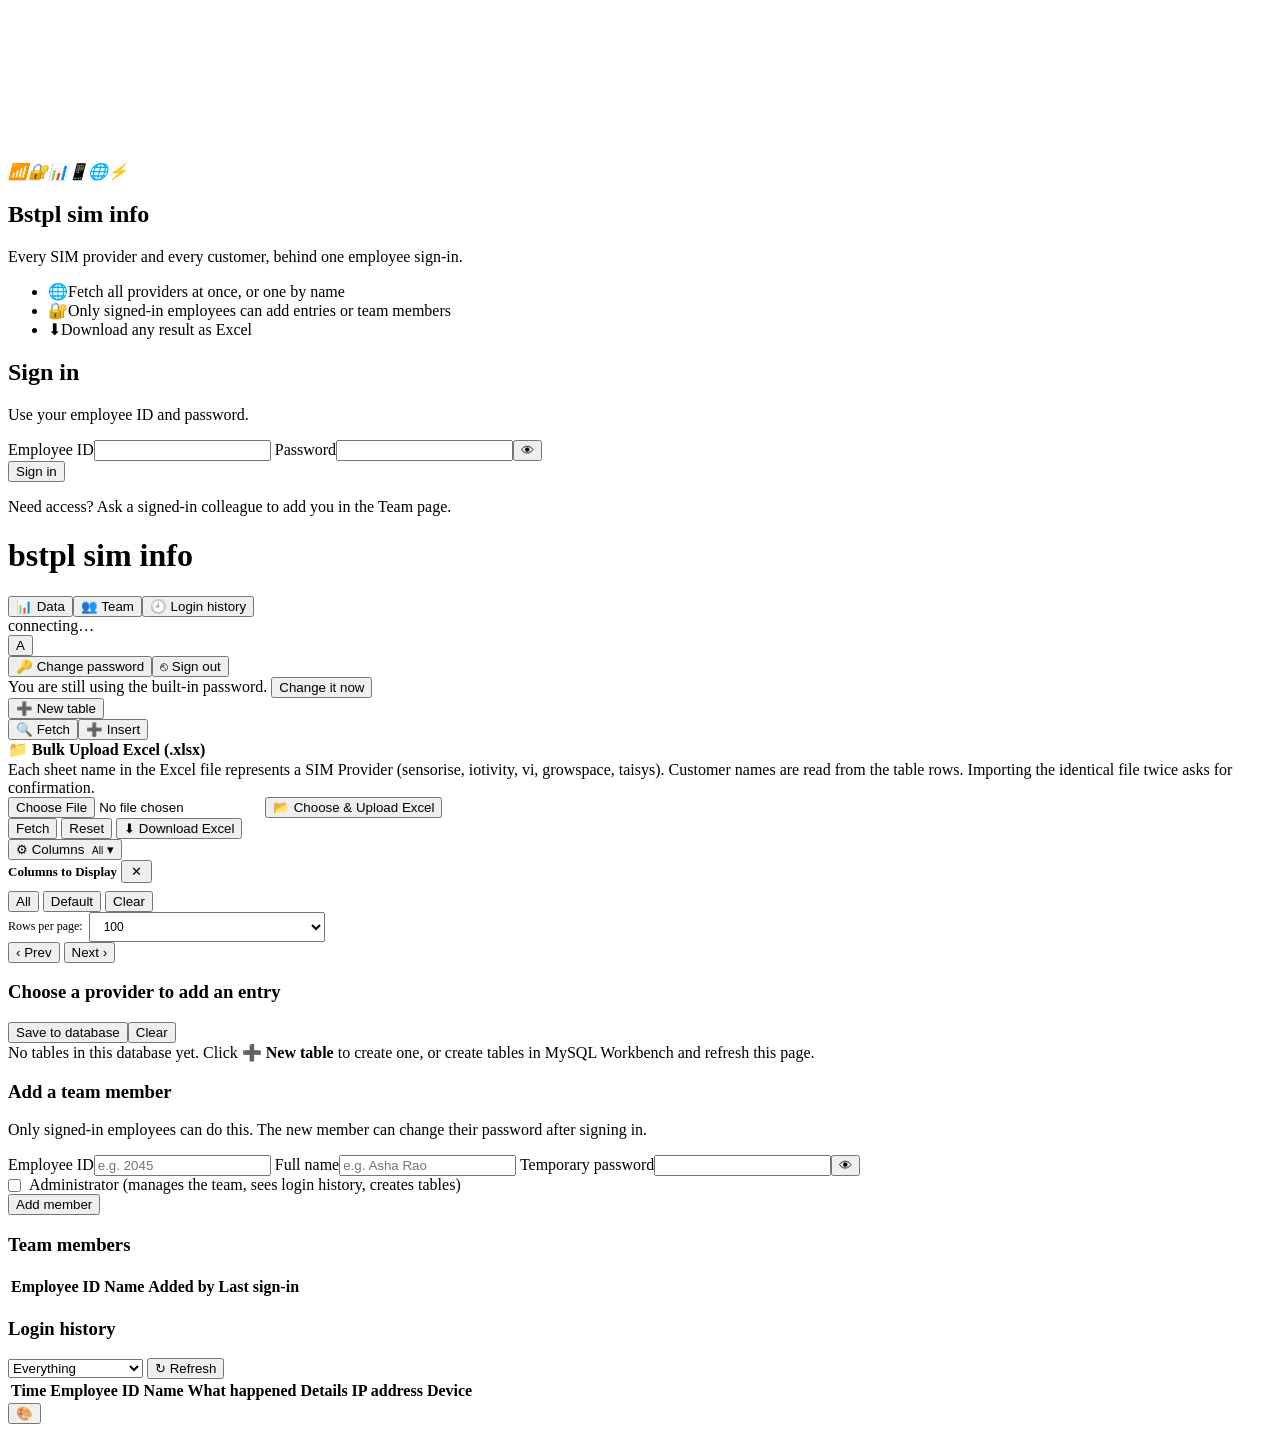
==== frontend/index.html @ 826425a5 "init" ====
<!DOCTYPE html>
<html lang="en" data-theme="light"><head><meta charset="utf-8"><meta name="viewport" content="width=device-width,initial-scale=1">
<title>bstpl sim info</title>
<script>try{document.documentElement.dataset.theme=localStorage.getItem('vi-theme')||(matchMedia('(prefers-color-scheme:dark)').matches?'dark':'light')}catch(e){}</script>
<link rel="preconnect" href="https://fonts.googleapis.com"><link rel="preconnect" href="https://fonts.gstatic.com" crossorigin>
<link rel="stylesheet" href="https://fonts.googleapis.com/css2?family=Sora:wght@500;700;800&display=swap">
<link rel="stylesheet" href="/static/style.css?v=10">
<link rel="stylesheet" href="/static/ux3d.css?v=10"></head><body>
<canvas id="bg" aria-hidden="true"></canvas>
<div class="aurora" aria-hidden="true"><i></i><i></i><i></i></div>

<!-- ================= SIGN IN ================= -->
<section id="login" class="hide">
  <div class="hero">
    <div class="scene" aria-hidden="true">
      <div class="ring"></div><div class="ring r2"></div>
      <div class="cube"><i>📶</i><i>🔐</i><i>📊</i><i>📱</i><i>🌐</i><i>⚡</i></div>
    </div>
    <h1 class="brand">Bstpl sim info</h1>
    <p class="lead">Every SIM provider and every customer, behind one employee sign-in.</p>
    <ul class="perks">
      <li><span>🌐</span>Fetch all providers at once, or one by name</li>
      <li><span>🔐</span>Only signed-in employees can add entries or team members</li>
      <li><span>⬇</span>Download any result as Excel</li>
    </ul>
  </div>
  <form id="loginForm" class="glass tilt" data-tilt="5" autocomplete="on">
    <h2>Sign in</h2><p class="sub">Use your employee ID and password.</p>
    <label>Employee ID<input id="lId" name="username" autocomplete="username" required></label>
    <label>Password<span class="pw"><input id="lPw" name="password" type="password" autocomplete="current-password" required><button type="button" class="eye" data-eye="lPw" aria-label="Show or hide password">👁</button></span></label>
    <div class="err hide" id="lErr" role="alert"></div>
    <button class="btn big" id="lBtn">Sign in</button>
    <p class="hint">Need access? Ask a signed-in colleague to add you in the Team page.</p>
  </form>
</section>

<!-- ================= APP ================= -->
<div id="app" class="hide">
  <header class="top glass">
    <div class="logo"><span class="gem" aria-hidden="true"></span><h1>bstpl sim info</h1></div>
    <nav class="tabs" id="mainNav"><button class="on" data-v="vData">📊 Data</button><button data-v="vTeam">👥 Team</button><button data-v="vLogs">🕘 Login history</button></nav>
    <div class="right">
      <span class="pill" id="conn">connecting…</span>
      <div class="user">
        <button class="avatar" id="userBtn" aria-label="Account menu"><span id="uIni">A</span></button>
        <div class="menu hide" id="userMenu"><div class="who"><b id="uName"></b><small id="uId"></small></div>
          <button id="chgPw">🔑 Change password</button><button id="logout">⎋ Sign out</button></div>
      </div>
    </div>
  </header>

  <main>
    <div class="banner hide" id="banner"></div>
    <div class="banner warn hide" id="pwWarn">You are still using the built-in password. <button class="link" id="pwWarnBtn">Change it now</button></div>

    <!-- ---- data ---- -->
    <section id="vData" class="rise">
      <div class="card tablebar"><div id="chips"></div><button class="btn ghost" id="newTable">➕ New table</button></div>
      <div id="work" class="hide">
        <nav class="tabs subnav"><button class="on" data-t="fetch">🔍 Fetch</button><button data-t="add">➕ Insert</button></nav>
        <section id="fetch" class="rise">
          <div class="card upload-bar">
            <div class="row between">
              <div>
                <strong>📁 Bulk Upload Excel (.xlsx)</strong>
                <p class="hint" style="margin:2px 0 0">Each sheet name in the Excel file represents a SIM Provider (sensorise, iotivity, vi, growspace, taisys). Customer names are read from the table rows. Importing the identical file twice asks for confirmation.</p>
              </div>
              <div class="row" style="margin-top:0;align-items:center">
                <input type="file" id="bulkFile" accept=".xlsx,.xlsm" class="hide">
                <button type="button" class="btn" id="bulkUploadBtn">📂 Choose & Upload Excel</button>
                <span id="uploadStatus" class="tag hide"></span>
              </div>
            </div>
          </div>
          <div class="card filter-card"><div class="grid" id="filters"></div>
            <div class="row between">
              <div class="row top0">
                <button class="btn" id="go">Fetch</button>
                <button class="btn ghost" id="reset">Reset</button>
                <button class="btn ghost" id="dl">⬇ Download Excel</button>
                
                <!-- Column Visibility Dropdown -->
                <div class="col-picker-wrap">
                  <button type="button" class="btn ghost" id="colPickerBtn" aria-expanded="false" title="Choose which columns to show in the table">
                    ⚙ Columns <span class="tag" id="colBadge" style="margin-left:4px;font-size:10px">All</span> ▾
                  </button>
                  <div class="col-picker-menu hide" id="colPickerMenu">
                    <div class="col-picker-header">
                      <div class="row between top0" style="margin-bottom:8px">
                        <strong style="font-size:13px">Columns to Display</strong>
                        <button type="button" class="btn ghost sm" id="colCloseBtn" style="padding:2px 8px">✕</button>
                      </div>
                      <div class="row top0" style="gap:6px">
                        <button type="button" class="btn ghost sm" id="colSelectAll">All</button>
                        <button type="button" class="btn ghost sm" id="colSelectDefault">Default</button>
                        <button type="button" class="btn ghost sm" id="colClearAll">Clear</button>
                      </div>
                    </div>
                    <div class="col-picker-list" id="colPickerList"></div>
                  </div>
                </div>
              </div>

              <!-- Page Size Selector -->
              <div class="row top0" style="align-items:center">
                <label style="display:flex;align-items:center;gap:6px;margin:0;font-size:12px;color:var(--mut)">
                  Rows per page:
                  <select id="pageSize" class="auto" style="padding:6px 10px;font-size:12px">
                    <option value="100" selected>100</option>
                    <option value="250">250</option>
                    <option value="500">500</option>
                    <option value="1000">1000</option>
                    <option value="5000">5,000 (use Download for everything)</option>
                  </select>
                </label>
              </div>
            </div>
          </div>
          <div class="stats" id="stats"></div>
          <div class="card"><div class="wrap"><table><thead id="head"></thead><tbody id="body"></tbody></table></div>
            <div class="pager"><span id="info"></span><span><button class="btn ghost" id="prev">‹ Prev</button> <button class="btn ghost" id="next">Next ›</button></span></div></div>
        </section>
        <section id="add" class="hide rise">
          <div class="card empty hide" id="addAll"><h3>Choose a provider to add an entry</h3><div id="addPick"></div></div>
          <form class="card" id="form"><div class="grid" id="fields"></div>
            <div class="row"><button class="btn">Save to database</button><button type="reset" class="btn ghost" id="clear">Clear</button></div></form>
        </section>
      </div>
      <div class="card empty hide" id="noTables">No tables in this database yet. Click <b>➕ New table</b> to create one, or create tables in MySQL Workbench and refresh this page.</div>
    </section>

    <!-- ---- team ---- -->
    <section id="vTeam" class="hide rise"><div class="two">
      <form class="card" id="memberForm" autocomplete="off"><h3>Add a team member</h3>
        <p class="hint">Only signed-in employees can do this. The new member can change their password after signing in.</p>
        <div class="grid one">
          <label>Employee ID<input id="mId" required minlength="3" maxlength="30" pattern="[A-Za-z0-9_.-]+" placeholder="e.g. 2045"></label>
          <label>Full name<input id="mName" required maxlength="100" placeholder="e.g. Asha Rao"></label>
          <label>Temporary password<span class="pw"><input id="mPw" type="password" minlength="6" maxlength="100" required autocomplete="new-password" data-meter="mMeter"><button type="button" class="eye" data-eye="mPw" aria-label="Show or hide password">👁</button></span><span class="meter" id="mMeter"><i></i></span></label>
          <label style="display:flex;gap:8px;align-items:center;font-weight:500"><input type="checkbox" id="mAdmin" style="width:auto;margin:0"> Administrator (manages the team, sees login history, creates tables)</label>
        </div>
        <div class="row"><button class="btn">Add member</button></div></form>
      <div class="card"><h3>Team members <small class="count" id="mCount"></small></h3>
        <div class="wrap"><table><thead><tr><th>Employee ID</th><th>Name</th><th>Added by</th><th>Last sign-in</th><th></th></tr></thead><tbody id="mBody"></tbody></table></div></div>
    </div></section>

    <!-- ---- login history ---- -->
    <section id="vLogs" class="hide rise"><div class="card">
      <div class="row between top0"><h3>Login history <small class="count" id="lgInfo"></small></h3>
        <span class="row top0"><select id="lgFilter" class="auto"><option value="">Everything</option><option value="fail">Failed sign-ins</option><option value="login">Sign-ins</option><option value="logout">Sign-outs</option><option value="password_change">Password changes</option><option value="member_added">Members added</option><option value="member_removed">Members removed</option><option value="bulk_upload">Bulk uploads</option></select>
        <button class="btn ghost" id="lgRefresh">↻ Refresh</button></span></div>
      <div class="wrap"><table><thead><tr><th>Time</th><th>Employee ID</th><th>Name</th><th>What happened</th><th>Details</th><th>IP address</th><th>Device</th></tr></thead><tbody id="lgBody"></tbody></table></div>
    </div></section>
  </main>
</div>

<dialog id="dlg"><h2>Create a new table</h2>
  <label>Table name<input id="tName" placeholder="e.g. NEWPROVIDER"></label>
  <p class="hint">An <b>id</b> column (automatic number) and a <b>created_at</b> column are added for you.</p>
  <div id="cols"></div>
  <div class="row"><button type="button" class="btn ghost" id="addCol">+ Column</button><span style="flex:1"></span>
    <button type="button" class="btn ghost" id="cancel">Cancel</button><button type="button" class="btn" id="create">Create table</button></div>
</dialog>

<dialog id="pwDlg"><h2>Change password</h2>
  <form id="pwForm" autocomplete="off">
    <label>Current password<span class="pw"><input id="pCur" type="password" autocomplete="current-password" required><button type="button" class="eye" data-eye="pCur" aria-label="Show or hide password">👁</button></span></label>
    <label>New password<span class="pw"><input id="pNew" type="password" minlength="6" maxlength="100" autocomplete="new-password" data-meter="pMeter" required><button type="button" class="eye" data-eye="pNew" aria-label="Show or hide password">👁</button></span><span class="meter" id="pMeter"><i></i></span></label>
    <label>Repeat new password<input id="pNew2" type="password" autocomplete="new-password" required></label>
    <p class="hint">At least 6 characters. 12 or more, mixing letters, numbers and symbols, is strong. Other devices are signed out when you save.</p>
    <div class="row"><span style="flex:1"></span><button type="button" class="btn ghost" id="pCancel">Cancel</button><button class="btn">Save password</button></div>
  </form>
</dialog>

<dialog id="uploadAckDlg" class="ack-dlg">
  <!-- Progress Section -->
  <div id="uploadProgressSection">
    <div class="row between" style="align-items:center;margin-bottom:12px">
      <h3 style="margin:0">⏳ Uploading & Processing Excel Data</h3>
      <span class="tag ok" id="uploadStatusTag">All Sheets</span>
    </div>
    <p class="hint" id="uploadFileMeta" style="margin:0 0 14px">Preparing file...</p>
    
    <div class="progress-wrap">
      <div class="progress-track">
        <div id="uploadProgressBar" class="progress-bar"></div>
      </div>
      <div class="row between" style="font-size:12px;margin-top:8px;color:var(--mut)">
        <span id="uploadStageText">Uploading file…</span>
        <b id="uploadPercent">0%</b>
      </div>
    </div>
    
    <div class="upload-steps">
      <div class="ustep active" id="step1"><i>1</i> <span>Uploading Excel file</span></div>
      <div class="ustep" id="step2"><i>2</i> <span>Sheet names as Providers</span></div>
      <div class="ustep" id="step3"><i>3</i> <span>Consolidating customer entries</span></div>
    </div>
  </div>

  <!-- Acknowledgment Section -->
  <div id="uploadAckSection" class="hide">
    <div style="text-align:center;margin-bottom:18px">
      <div class="ack-icon">✅</div>
      <h2 style="margin:0 0 6px">Data Upload Acknowledgment</h2>
      <p class="hint" style="max-width:560px;margin:0 auto">
        All sheets have been successfully consolidated into the unified table. Each sheet name was processed as the SIM Provider, and each table row was imported with its customer name. The file itself is not stored; only a fingerprint is kept so an accidental re-upload can be caught.
      </p>
    </div>

    <div class="stats" style="grid-template-columns:repeat(3,1fr);margin-bottom:18px">
      <div class="card stat">
        <b id="ackTotalRows">0</b>
        <span>Total Entries Imported</span>
      </div>
      <div class="card stat">
        <b id="ackSheetsCount">0</b>
        <span>Providers (Sheets)</span>
      </div>
      <div class="card stat">
        <b id="ackCustomersCount">0</b>
        <span>Customers Identified</span>
      </div>
    </div>

    <ul id="ackWarnings" class="hide" style="margin:0 0 14px;padding:10px 12px 10px 28px;border:1px solid var(--warn);border-radius:12px;color:var(--warn);font-size:12px"></ul>
    <h4 style="margin:0 0 8px;font-size:13px;color:var(--mut);text-transform:uppercase;letter-spacing:.05em">Providers (Sheets) Breakdown</h4>
    <div class="wrap" style="max-height:220px;margin-bottom:18px">
      <table>
        <thead>
          <tr>
            <th>Sheet Name (Provider)</th>
            <th class="num">Entries (Rows)</th>
            <th>Sample Customers</th>
            <th>Status</th>
          </tr>
        </thead>
        <tbody id="ackBreakdownBody"></tbody>
      </table>
    </div>

    <div class="row end">
      <button type="button" class="btn" id="ackCloseBtn">✔ Acknowledge & View Records</button>
    </div>
  </div>

  <!-- Error Section -->
  <div id="uploadErrorSection" class="hide">
    <div style="text-align:center;margin-bottom:18px">
      <div class="ack-icon" style="color:var(--err)">⚠️</div>
      <h2 style="margin:0 0 8px">Upload Failed</h2>
      <p class="err" id="uploadErrorMsg"></p>
    </div>
    <div class="row end">
      <button type="button" class="btn ghost" id="ackErrCloseBtn">Dismiss</button>
    </div>
  </div>
</dialog>

<div class="themer">
  <div class="menu up hide" id="themeMenu" role="menu" aria-label="Choose a theme"></div>
  <button class="icon" id="themeBtn" title="Change theme" aria-label="Change theme">🎨</button>
</div>
<div id="toast" role="status"></div>
<script src="/static/script.js?v=10"></script>
<script src="/static/ux3d.js?v=10"></script></body></html>
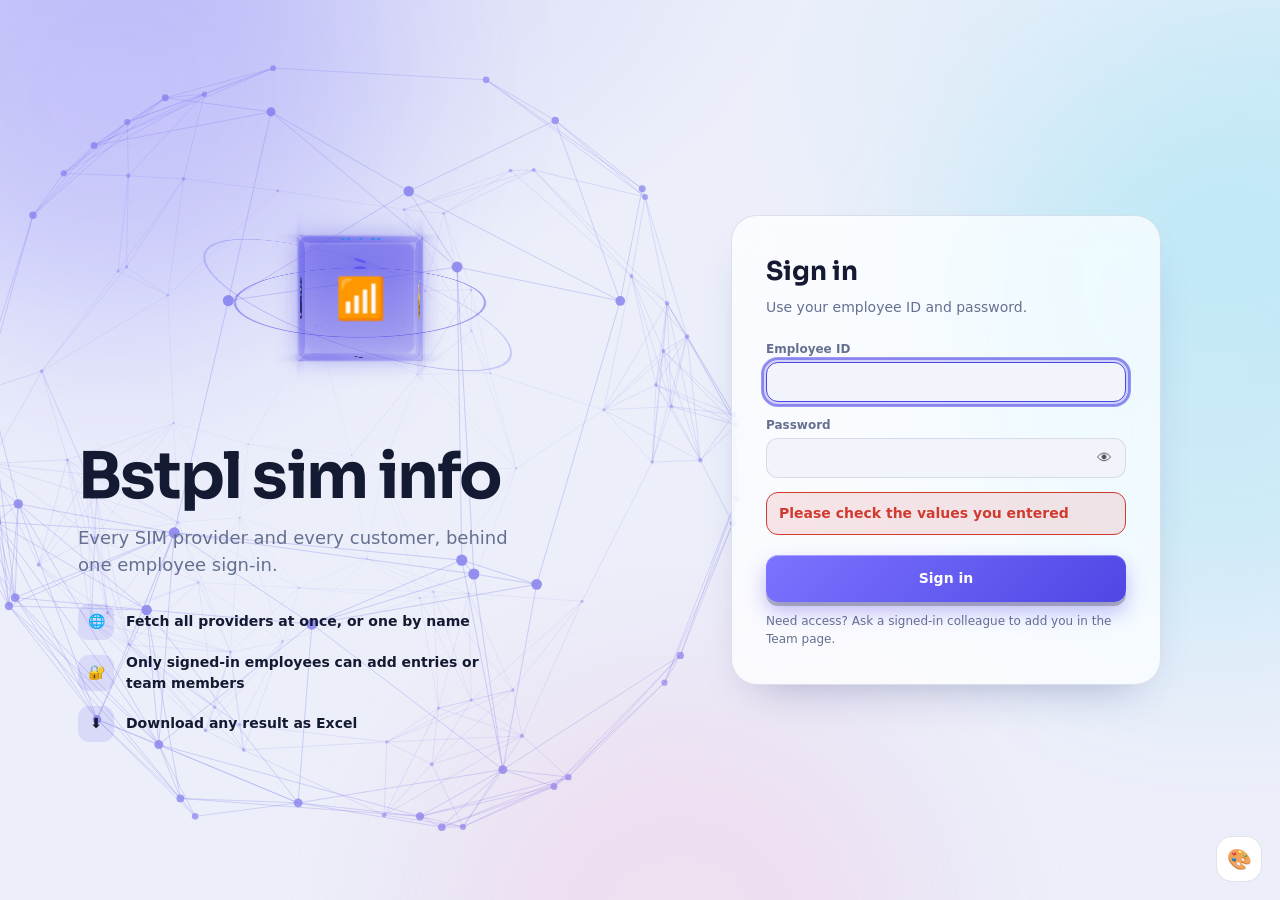
==== commit 2a4c4e4f: "init" ====
--- a/frontend/index.html
+++ b/frontend/index.html
@@ -2,10 +2,11 @@
 <html lang="en" data-theme="light"><head><meta charset="utf-8"><meta name="viewport" content="width=device-width,initial-scale=1">
 <title>bstpl sim info</title>
 <script>try{document.documentElement.dataset.theme=localStorage.getItem('vi-theme')||(matchMedia('(prefers-color-scheme:dark)').matches?'dark':'light')}catch(e){}</script>
+<style>.hide{display:none!important}</style>
 <link rel="preconnect" href="https://fonts.googleapis.com"><link rel="preconnect" href="https://fonts.gstatic.com" crossorigin>
 <link rel="stylesheet" href="https://fonts.googleapis.com/css2?family=Sora:wght@500;700;800&display=swap">
-<link rel="stylesheet" href="/static/style.css?v=10">
-<link rel="stylesheet" href="/static/ux3d.css?v=10"></head><body>
+<link rel="stylesheet" href="style.css?v=12">
+<link rel="stylesheet" href="ux3d.css?v=12"></head><body>
 <canvas id="bg" aria-hidden="true"></canvas>
 <div class="aurora" aria-hidden="true"><i></i><i></i><i></i></div>
 
@@ -262,5 +263,5 @@
   <button class="icon" id="themeBtn" title="Change theme" aria-label="Change theme">🎨</button>
 </div>
 <div id="toast" role="status"></div>
-<script src="/static/script.js?v=10"></script>
-<script src="/static/ux3d.js?v=10"></script></body></html>
+<script src="script.js?v=12"></script>
+<script src="ux3d.js?v=12"></script></body></html>
--- a/frontend/style.css
+++ b/frontend/style.css
@@ -0,0 +1,163 @@
+/* bstpl sim info - light + dark, glass surfaces, CSS 3D (cube, rings, tilt, keycap buttons) and a canvas node-sphere behind everything */
+/* ---------- themes: pick one with the 🎨 button (saved in this browser) ---------- */
+:root,[data-theme=light]{--bg:#eceffa;--card:#ffffff;--glass:rgba(255,255,255,.74);--tx:#141a31;--mut:#657090;--line:rgba(30,42,100,.13);--a:#4f46e5;--a2:#7c73ff;--arg:79,70,229;--on:#fff;--o1:#7c73ff;--o2:#22d3ee;--o3:#f472b6;--org:34,211,238;--ok:#12805c;--err:#d03a31;--warn:#9a6a10;--sh:0 22px 44px -26px rgba(40,50,120,.4);--disp:'Sora',system-ui,'Segoe UI',sans-serif;color-scheme:light}
+[data-theme=dark]{--bg:#090d1c;--card:#151b33;--glass:rgba(21,27,51,.72);--tx:#edf0ff;--mut:#9aa5ca;--line:rgba(160,175,255,.15);--a:#8b83ff;--a2:#5f56e8;--arg:139,131,255;--warn:#e6b450;--sh:0 22px 44px -26px rgba(0,0,0,.8);color-scheme:dark}
+[data-theme=ocean]{--bg:#e5f3fa;--glass:rgba(255,255,255,.76);--tx:#0c2433;--mut:#53708a;--line:rgba(8,70,110,.15);--a:#075985;--a2:#0284c7;--arg:7,89,133;--o1:#38bdf8;--o2:#2dd4bf;--o3:#818cf8;--org:45,212,191;--sh:0 22px 44px -26px rgba(3,70,110,.42)}
+[data-theme=forest]{--bg:#07120d;--card:#0f1f18;--glass:rgba(15,31,24,.74);--tx:#e6f6ee;--mut:#8fb3a1;--line:rgba(120,230,170,.16);--a:#34d399;--a2:#10b981;--arg:52,211,153;--on:#04170e;--o1:#10b981;--o2:#84cc16;--o3:#06b6d4;--org:132,204,22;--warn:#e6b450;--sh:0 22px 44px -26px rgba(0,0,0,.85);color-scheme:dark}
+[data-theme=sunset]{--bg:#fff0e6;--glass:rgba(255,255,255,.78);--tx:#2b1608;--mut:#8a6048;--line:rgba(140,60,10,.16);--a:#c2410c;--a2:#ea580c;--arg:194,65,12;--o1:#fb923c;--o2:#f472b6;--o3:#fbbf24;--org:244,114,182;--sh:0 22px 44px -26px rgba(150,60,10,.42)}
+[data-theme=rose]{--bg:#fdeef3;--glass:rgba(255,255,255,.78);--tx:#2d0f1a;--mut:#8b5a6b;--line:rgba(150,20,60,.15);--a:#be123c;--a2:#e11d48;--arg:190,18,60;--o1:#fb7185;--o2:#c084fc;--o3:#fda4af;--org:192,132,252;--sh:0 22px 44px -26px rgba(150,20,60,.4)}
+[data-theme=graphite]{--bg:#101113;--card:#1b1d21;--glass:rgba(27,29,33,.76);--tx:#efeff1;--mut:#9a9ca5;--line:rgba(255,255,255,.12);--a:#f5a524;--a2:#fcd34d;--arg:245,165,36;--on:#1a1100;--o1:#f5a524;--o2:#64748b;--o3:#a1a1aa;--org:100,116,139;--warn:#e6b450;--sh:0 22px 44px -26px rgba(0,0,0,.85);color-scheme:dark}
+*{box-sizing:border-box}
+body{margin:0;min-height:100vh;overflow-x:hidden;font:14px/1.5 system-ui,'Segoe UI',sans-serif;color:var(--tx);background:radial-gradient(1100px 650px at 12% -8%,rgba(var(--arg),.16),transparent 60%),radial-gradient(900px 600px at 100% 8%,rgba(var(--org),.12),transparent 60%),var(--bg)}
+h1,h2,h3{font-family:var(--disp);margin:0}h3{font-size:16px;margin-bottom:6px}h3 .count{color:var(--mut);font:600 12px system-ui;margin-left:6px}
+.hide{display:none!important}
+#bg{position:fixed;inset:0;z-index:0;pointer-events:none;opacity:.6;transition:opacity .6s}body.authed #bg{opacity:.3}
+.aurora{position:fixed;inset:0;z-index:0;overflow:hidden;pointer-events:none}
+.aurora i{position:absolute;width:42vmax;height:42vmax;border-radius:50%;filter:blur(90px);opacity:.26;animation:drift 24s ease-in-out infinite}
+.aurora i:nth-child(1){background:var(--o1);left:-12vmax;top:-14vmax}.aurora i:nth-child(2){background:var(--o2);right:-16vmax;top:8vmax;opacity:.16;animation-delay:-8s}.aurora i:nth-child(3){background:var(--o3);left:32vw;bottom:-24vmax;opacity:.12;animation-delay:-15s}
+@keyframes drift{50%{transform:translate(4vmax,3vmax) scale(1.1)}}
+#login,#app{position:relative;z-index:1}
+
+/* ---------- surfaces ---------- */
+.glass,.card{background:var(--glass);-webkit-backdrop-filter:blur(16px) saturate(140%);backdrop-filter:blur(16px) saturate(140%);border:1px solid var(--line);box-shadow:var(--sh),inset 0 1px 0 rgba(255,255,255,.22)}
+.card{border-radius:18px;padding:18px;margin-bottom:18px}
+.rise{animation:rise .35s ease-out both}@keyframes rise{from{opacity:0;transform:translateY(10px)}}
+.tilt{position:relative;transform:perspective(900px) rotateX(var(--rx,0deg)) rotateY(var(--ry,0deg));transition:transform .18s ease-out,box-shadow .3s;will-change:transform}
+.tilt::after{content:'';position:absolute;inset:0;border-radius:inherit;pointer-events:none;opacity:0;transition:opacity .3s;background:radial-gradient(circle at var(--gx,50%) var(--gy,0%),rgba(255,255,255,.2),transparent 55%)}
+.tilt:hover::after{opacity:1}.tilt:hover{box-shadow:0 34px 60px -26px rgba(var(--arg),.55),inset 0 1px 0 rgba(255,255,255,.25)}
+
+/* ---------- forms + buttons ---------- */
+label{display:block;font-size:12px;font-weight:600;color:var(--mut)}
+input,select,textarea{width:100%;margin-top:4px;padding:10px 12px;font:inherit;color:var(--tx);background:color-mix(in srgb,var(--bg) 70%,var(--card));border:1px solid var(--line);border-radius:12px;transition:box-shadow .2s,border-color .2s}
+input:focus,select:focus,textarea:focus{outline:none;border-color:var(--a);box-shadow:0 0 0 4px rgba(var(--arg),.22)}
+select.auto{width:auto;margin:0}textarea{min-height:60px;resize:vertical}
+.btn{position:relative;border:0;border-radius:12px;padding:11px 20px;font:inherit;font-weight:700;color:var(--on);cursor:pointer;background:linear-gradient(135deg,var(--a2),var(--a));box-shadow:inset 0 1px 0 rgba(255,255,255,.35),0 5px 0 -1px color-mix(in srgb,var(--a) 50%,#000),0 14px 22px -10px rgba(var(--arg),.6);transition:transform .12s,box-shadow .12s,filter .2s}
+.btn:hover{transform:translateY(-2px);filter:brightness(1.07)}
+.btn:active{transform:translateY(4px);box-shadow:inset 0 1px 0 rgba(255,255,255,.3),0 1px 0 -1px color-mix(in srgb,var(--a) 50%,#000),0 4px 8px -6px rgba(var(--arg),.6)}
+.btn.ghost{color:var(--tx);background:var(--card);border:1px solid var(--line);box-shadow:0 3px 0 -1px var(--line)}
+.btn.ghost:active{transform:translateY(2px);box-shadow:none}.btn.sm{padding:5px 12px;font-size:12px}
+.btn:disabled{opacity:.5;pointer-events:none}.btn.big{width:100%;margin-top:20px;padding:13px}
+.btn.busy{pointer-events:none;opacity:.8}.btn.busy::after{content:'';display:inline-block;width:14px;height:14px;margin-left:10px;vertical-align:-2px;border:2px solid var(--on);border-top-color:transparent;border-radius:50%;animation:turn .7s linear infinite}
+@keyframes turn{to{transform:rotate(360deg)}}
+:is(button,a,input,select):focus-visible{outline:3px solid rgba(var(--arg),.55);outline-offset:2px}
+.link{background:none;border:0;padding:0;color:var(--a);font:inherit;font-weight:700;text-decoration:underline;cursor:pointer}
+.pw{position:relative;display:block}.pw input{padding-right:46px}
+.eye{position:absolute;right:5px;bottom:5px;width:34px;height:32px;border:0;border-radius:9px;background:none;cursor:pointer;font-size:15px;opacity:.65}.eye:hover{opacity:1;background:rgba(var(--arg),.1)}
+.meter{display:block;height:5px;border-radius:5px;margin-top:7px;background:rgba(var(--arg),.12);overflow:hidden}
+.meter i{display:block;height:100%;width:0;transition:width .25s,background .25s;background:var(--err)}
+.meter i[data-s="2"]{background:#e0a100}.meter i[data-s="3"]{background:#6bbf3a}.meter i[data-s="4"]{background:var(--ok)}
+.grid{display:grid;grid-template-columns:repeat(auto-fill,minmax(180px,1fr));gap:14px}.grid.one{grid-template-columns:1fr}.grid .wide{grid-column:1/-1}
+.row{display:flex;gap:10px;align-items:end;margin-top:16px;flex-wrap:wrap}.row.between{justify-content:space-between;align-items:center}.row.top0{margin-top:0}
+.hint{color:var(--mut);font-size:12px;margin:10px 0 0}
+
+/* ---------- sign-in ---------- */
+#login{min-height:100vh;display:grid;grid-template-columns:1.05fr .95fr;gap:48px;align-items:center;max-width:1180px;margin:0 auto;padding:40px 28px}
+.brand{font-size:clamp(38px,5.4vw,64px);letter-spacing:-.03em;line-height:1.02;margin:6px 0 14px}
+.lead{font-size:18px;color:var(--mut);max-width:430px;margin:0}
+.perks{list-style:none;padding:0;margin:26px 0 0;display:grid;gap:12px;max-width:430px}
+.perks li{display:flex;gap:12px;align-items:center;font-weight:600}
+.perks span{flex:none;display:grid;place-items:center;width:36px;height:36px;border-radius:11px;background:rgba(var(--arg),.12)}
+#loginForm{width:100%;max-width:430px;justify-self:center;padding:36px 34px;border-radius:26px}
+#loginForm h2{font-size:26px}.sub{color:var(--mut);margin:6px 0 22px}#loginForm label+label{margin-top:14px}
+.err{margin-top:14px;padding:10px 12px;border-radius:12px;background:rgba(208,58,49,.12);border:1px solid var(--err);color:var(--err);font-weight:600}
+.shake{animation:shake .4s}@keyframes shake{20%,60%{transform:translateX(-8px)}40%,80%{transform:translateX(8px)}}
+/* the 3D cube */
+.scene{position:relative;height:280px;perspective:900px;display:grid;place-items:center;margin-bottom:6px;transform-style:preserve-3d}
+.cube{--s:118px;position:relative;width:var(--s);height:var(--s);transform-style:preserve-3d;animation:spin 20s linear infinite}
+.cube i{position:absolute;inset:0;display:grid;place-items:center;font-style:normal;font-size:38px;border:1px solid rgba(255,255,255,.4);border-radius:10px;background:linear-gradient(135deg,rgba(var(--arg),.55),rgba(var(--arg),.16));box-shadow:inset 0 0 34px rgba(255,255,255,.16),0 0 24px rgba(var(--arg),.25)}
+.cube i:nth-child(1){transform:translateZ(calc(var(--s)/2))}.cube i:nth-child(2){transform:rotateY(90deg) translateZ(calc(var(--s)/2))}
+.cube i:nth-child(3){transform:rotateY(180deg) translateZ(calc(var(--s)/2))}.cube i:nth-child(4){transform:rotateY(-90deg) translateZ(calc(var(--s)/2))}
+.cube i:nth-child(5){transform:rotateX(90deg) translateZ(calc(var(--s)/2))}.cube i:nth-child(6){transform:rotateX(-90deg) translateZ(calc(var(--s)/2))}
+@keyframes spin{from{transform:rotateX(-22deg) rotateY(0)}to{transform:rotateX(-22deg) rotateY(360deg)}}
+.ring{position:absolute;inset:0;margin:auto;width:250px;height:250px;border-radius:50%;border:2px solid rgba(var(--arg),.5);transform:rotateX(74deg);animation:orbit 9s linear infinite}
+.ring::after{content:'';position:absolute;top:-8px;left:50%;width:14px;height:14px;margin-left:-7px;border-radius:50%;background:var(--a2);box-shadow:0 0 20px var(--a2)}
+.ring.r2{width:320px;height:320px;border-color:rgba(var(--arg),.25);animation-duration:14s;animation-direction:reverse;transform:rotateX(74deg) rotateY(18deg)}
+@keyframes orbit{to{transform:rotateX(74deg) rotateZ(360deg)}}.ring.r2{animation-name:orbit2}@keyframes orbit2{to{transform:rotateX(74deg) rotateY(18deg) rotateZ(360deg)}}
+
+/* ---------- app shell ---------- */
+.top{position:sticky;top:12px;z-index:20;display:flex;align-items:center;gap:16px;flex-wrap:wrap;max-width:1400px;width:calc(100% - 24px);margin:12px auto 0;padding:10px 16px;border-radius:20px}
+.logo{display:flex;align-items:center;gap:12px}.logo h1{font-size:18px;letter-spacing:-.01em}
+.gem{width:24px;height:24px;border-radius:7px;background:linear-gradient(135deg,var(--a2),var(--a));box-shadow:inset 0 1px 0 rgba(255,255,255,.5),3px 4px 0 rgba(var(--arg),.35),0 8px 14px -4px rgba(var(--arg),.6);animation:gem 7s ease-in-out infinite}
+@keyframes gem{0%,100%{transform:perspective(120px) rotateX(18deg) rotateY(-24deg)}50%{transform:perspective(120px) rotateX(-14deg) rotateY(26deg)}}
+.tabs{display:flex;gap:4px;padding:4px;border-radius:14px;background:rgba(var(--arg),.09)}
+.tabs button{border:0;background:none;color:var(--mut);font:inherit;font-weight:700;padding:8px 14px;border-radius:10px;cursor:pointer;transition:background .2s,color .2s}
+.tabs button:hover{color:var(--tx)}.tabs button.on{background:var(--card);color:var(--a);box-shadow:0 6px 14px -8px rgba(var(--arg),.7)}
+.subnav{display:inline-flex;margin-bottom:16px}
+.right{margin-left:auto;display:flex;align-items:center;gap:12px;flex-wrap:wrap}
+.pill{font-size:11px;font-weight:700;padding:4px 10px;border-radius:20px;background:rgba(208,58,49,.14);color:var(--err)}.pill.ok{background:rgba(18,128,92,.14);color:var(--ok)}
+.icon{width:38px;height:38px;border-radius:12px;border:1px solid var(--line);background:var(--card);cursor:pointer;font-size:16px;transition:transform .15s}.icon:hover{transform:rotate(20deg) scale(1.08)}
+.user{position:relative}
+.avatar{width:38px;height:38px;border-radius:12px;border:0;color:var(--on);font-weight:800;cursor:pointer;background:linear-gradient(135deg,var(--a2),var(--a));box-shadow:inset 0 1px 0 rgba(255,255,255,.4),0 4px 0 -1px color-mix(in srgb,var(--a) 50%,#000),0 12px 18px -8px rgba(var(--arg),.7)}
+.menu{position:absolute;right:0;top:calc(100% + 12px);min-width:230px;padding:8px;border-radius:16px;background:var(--card);border:1px solid var(--line);box-shadow:var(--sh);animation:pop .15s ease-out}
+.themer{position:fixed;z-index:40;right:18px;bottom:18px;display:flex;flex-direction:column;align-items:flex-end;gap:10px}
+.themer .icon{width:46px;height:46px;border-radius:16px;font-size:20px;box-shadow:var(--sh)}
+.menu.up{position:static;min-width:210px;max-height:60vh;overflow:auto}
+.menu .sw{display:flex;align-items:center;gap:12px}.menu .sw i{flex:none;width:22px;height:22px;border-radius:50%;border:2px solid var(--line);box-shadow:inset 0 0 0 3px var(--c1),inset 0 0 0 20px var(--c2)}
+.menu .sw.on{background:rgba(var(--arg),.14);color:var(--a)}.menu .sw small{margin-left:auto;color:var(--mut);font-weight:500}
+@keyframes pop{from{opacity:0;transform:translateY(-6px) scale(.97)}}
+.menu .who{padding:8px 10px 10px;border-bottom:1px solid var(--line);margin-bottom:6px}.menu .who b,.menu .who small{display:block}.menu small{color:var(--mut)}
+.menu button{display:block;width:100%;text-align:left;border:0;background:none;color:var(--tx);font:inherit;font-weight:600;padding:9px 10px;border-radius:10px;cursor:pointer}.menu button:hover{background:rgba(var(--arg),.1)}
+main{max-width:1400px;margin:22px auto 40px;padding:0 12px}
+.banner{margin-bottom:16px;padding:12px 16px;border-radius:14px;white-space:pre-wrap;background:color-mix(in srgb,var(--err) 12%,var(--card));border:1px solid var(--err)}
+.banner.warn{background:color-mix(in srgb,var(--warn) 14%,var(--card));border-color:var(--warn)}
+.tablebar{display:flex;gap:10px;align-items:center;flex-wrap:wrap}#chips{display:flex;gap:10px;flex-wrap:wrap;flex:1}
+.chip{border:1px solid var(--line);background:var(--card);color:var(--tx);border-radius:20px;padding:7px 14px;font:inherit;font-weight:700;cursor:pointer;transition:transform .15s,box-shadow .15s}
+.chip:hover{transform:translateY(-3px);box-shadow:0 12px 18px -12px rgba(var(--arg),.7)}
+.chip small{color:var(--mut);font-weight:500;margin-left:6px}
+.chip.on{color:var(--on);border-color:transparent;background:linear-gradient(135deg,var(--a2),var(--a));box-shadow:inset 0 1px 0 rgba(255,255,255,.35),0 4px 0 -1px color-mix(in srgb,var(--a) 50%,#000),0 12px 18px -8px rgba(var(--arg),.6)}.chip.on small{color:var(--on);opacity:.85}
+
+/* ---------- data ---------- */
+.stats{display:grid;grid-template-columns:repeat(3,1fr);gap:14px;margin-bottom:18px;position:relative;z-index:1}
+.stat{margin:0;padding:16px 18px}.stat b{display:block;font:800 28px var(--disp);color:var(--a);letter-spacing:-.02em}.stat span{color:var(--mut);font-size:12px}
+.wrap{overflow:auto;max-height:62vh;border:1px solid var(--line);border-radius:14px}
+table{border-collapse:collapse;width:100%;white-space:nowrap}
+th{position:sticky;top:0;z-index:1;background:var(--card);text-align:left;padding:11px 14px;font-size:12px;color:var(--mut);border-bottom:1px solid var(--line);cursor:pointer;user-select:none}
+#head th:hover{color:var(--a)}td{padding:9px 14px;border-bottom:1px solid var(--line)}tbody tr:hover td{background:rgba(var(--arg),.07)}.num{text-align:right}
+.tag{display:inline-block;font-size:11px;font-weight:700;padding:2px 9px;border-radius:20px;background:rgba(var(--arg),.14);color:var(--a)}.tag.good{background:rgba(18,128,92,.14);color:var(--ok)}.tag.bad{background:rgba(208,58,49,.14);color:var(--err)}
+tbody td .tag{cursor:pointer;transition:transform .12s,box-shadow .12s}tbody td .tag:hover{transform:translateY(-1px) scale(1.05);box-shadow:0 3px 6px -2px rgba(var(--arg),.4)}
+.pager{display:flex;justify-content:space-between;align-items:center;margin-top:14px;color:var(--mut)}
+.empty{text-align:center;color:var(--mut);padding:38px 14px}.empty h3{color:var(--tx);margin-bottom:14px}#addPick{display:flex;gap:10px;flex-wrap:wrap;justify-content:center}
+.two{display:grid;grid-template-columns:minmax(300px,390px) 1fr;gap:18px;align-items:start}
+dialog{border:1px solid var(--line);border-radius:20px;background:var(--card);color:var(--tx);padding:24px;width:min(560px,92vw);box-shadow:0 40px 80px -30px rgba(0,0,0,.6)}
+dialog[open]{animation:pop .2s ease-out}dialog::backdrop{background:rgba(8,12,28,.6);-webkit-backdrop-filter:blur(4px);backdrop-filter:blur(4px)}
+dialog h2{font-size:20px;margin-bottom:14px}dialog label+label{margin-top:12px}
+.crow{display:grid;grid-template-columns:1fr 170px auto;gap:8px;margin-top:8px;align-items:end}.crow input,.crow select{margin:0}
+.upload-bar{margin-bottom:16px;background:linear-gradient(135deg,rgba(var(--arg),.06),transparent);border:1px dashed var(--line)}
+.upload-bar strong{font-size:15px;color:var(--tx)}
+.row.end{justify-content:flex-end}
+.form-subbox{grid-column:1/-1;background:rgba(var(--arg),.06);border:1px dashed var(--line);border-radius:14px;padding:14px;animation:rise .2s ease-out}
+.form-subbox h4{margin:0 0 10px;font-size:12px;font-weight:700;color:var(--a);text-transform:uppercase;letter-spacing:.05em}
+.form-subbox .grid{gap:10px}
+
+/* ---------- column picker dropdown ---------- */
+.filter-card{position:relative;z-index:100}
+.col-picker-wrap{position:relative;display:inline-block;z-index:110}
+.col-picker-menu{position:absolute;left:0;top:calc(100% + 8px);z-index:1000;width:min(340px,92vw);max-height:420px;overflow-y:auto;background:var(--card)!important;border:1px solid var(--line);border-radius:16px;padding:14px;box-shadow:0 18px 45px rgba(0,0,0,.35),0 4px 14px rgba(0,0,0,.15);animation:pop .15s ease-out}
+.col-picker-header{padding-bottom:10px;border-bottom:1px solid var(--line);margin-bottom:8px}
+.col-picker-list{display:flex;flex-direction:column;gap:3px;max-height:280px;overflow-y:auto;padding-right:4px}
+.col-picker-item{display:flex;align-items:center;gap:10px;padding:6px 8px;border-radius:8px;cursor:pointer;font-size:13px;user-select:none;transition:background .12s}
+.col-picker-item:hover{background:rgba(var(--arg),.09)}
+.col-picker-item input[type="checkbox"]{margin:0;width:16px;height:16px;cursor:pointer}
+.col-picker-item span{flex:1;white-space:nowrap;overflow:hidden;text-overflow:ellipsis;font-weight:500}
+
+/* ---------- upload progress & acknowledgment modal ---------- */
+.ack-dlg{width:min(680px,94vw);max-height:88vh;overflow-y:auto;padding:28px 24px;border-radius:22px}
+.ack-icon{font-size:42px;margin-bottom:8px;line-height:1}
+.progress-wrap{background:rgba(var(--arg),.05);padding:16px;border-radius:14px;border:1px solid var(--line)}
+.progress-track{height:12px;border-radius:20px;background:rgba(var(--arg),.14);overflow:hidden;position:relative}
+.progress-bar{height:100%;width:0%;border-radius:20px;background:linear-gradient(90deg,var(--a),var(--a2));transition:width .25s ease-out;position:relative}
+.progress-bar::after{content:'';position:absolute;inset:0;background:linear-gradient(90deg,transparent,rgba(255,255,255,.4),transparent);animation:shimmer 1.5s infinite}
+@keyframes shimmer{0%{transform:translateX(-100%)}100%{transform:translateX(100%)}}
+.upload-steps{display:grid;grid-template-columns:repeat(3,1fr);gap:10px;margin-top:14px}
+.ustep{display:flex;align-items:center;gap:8px;font-size:11px;color:var(--mut);padding:8px 10px;border-radius:10px;background:rgba(var(--arg),.04);border:1px solid var(--line);transition:.2s}
+.ustep i{width:18px;height:18px;border-radius:50%;background:var(--line);color:var(--tx);font-style:normal;font-weight:700;display:grid;place-items:center;font-size:10px;flex:none}
+.ustep.active{color:var(--a);border-color:var(--a);background:rgba(var(--arg),.1);font-weight:700}
+.ustep.active i{background:var(--a);color:var(--on)}
+.ustep.done{color:var(--ok);border-color:var(--ok)}
+.ustep.done i{background:var(--ok);color:#fff}
+
+#toast{position:fixed;z-index:50;bottom:26px;left:50%;transform:translate(-50%,20px);padding:12px 22px;border-radius:14px;color:#fff;background:var(--ok);box-shadow:0 18px 30px -12px rgba(0,0,0,.5);opacity:0;transition:.3s;pointer-events:none}
+#toast.show{opacity:1;transform:translate(-50%,0)}#toast.bad{background:var(--err)}
+
+@media(max-width:940px){#login{grid-template-columns:1fr;gap:10px;padding:24px 18px}.hero{text-align:center}.lead,.perks{margin-left:auto;margin-right:auto;text-align:left}.scene{height:240px}.two{grid-template-columns:1fr}.right{margin-left:0;width:100%}.stats{grid-template-columns:repeat(2,1fr)!important}}
+@media(prefers-reduced-motion:reduce){*,*::before,*::after{animation:none!important;transition:none!important}}
--- a/frontend/ux3d.css
+++ b/frontend/ux3d.css
@@ -0,0 +1,11 @@
+/* ux3d.css - lightweight add-on (v3). Uses only variables defined in style.css (v2 used --a-soft / --shadow / --soft which do not
+   exist, which made the whole box-shadow invalid and REMOVED the 3D shadow of the main buttons). */
+.btn:not(.ghost):not(.sm){box-shadow:inset 0 1px 0 rgba(255,255,255,.35),0 4px 0 rgba(0,0,0,.22),0 10px 20px rgba(var(--arg),.35)}
+.btn:not(.ghost):not(.sm):hover{box-shadow:inset 0 1px 0 rgba(255,255,255,.35),0 6px 0 rgba(0,0,0,.2),0 14px 26px rgba(var(--arg),.4)}
+.btn:not(.ghost):not(.sm):active{box-shadow:0 1px 0 rgba(0,0,0,.25)}
+.tabs button:hover{box-shadow:0 6px 14px rgba(var(--arg),.25)}
+table tbody tr:hover{box-shadow:0 4px 12px rgba(0,0,0,.1)}
+.kbhint{position:fixed;left:14px;bottom:14px;z-index:5;font-size:12px;color:var(--mut);background:var(--card);border:1px solid var(--line);
+  border-radius:12px;padding:6px 10px;box-shadow:var(--sh);opacity:.85;pointer-events:none}
+.kbhint kbd{background:rgba(var(--arg),.12);border:1px solid var(--line);border-bottom-width:3px;border-radius:6px;padding:0 6px;font:inherit;font-weight:700}
+@media (hover:none),(prefers-reduced-motion:reduce){.kbhint{display:none}}
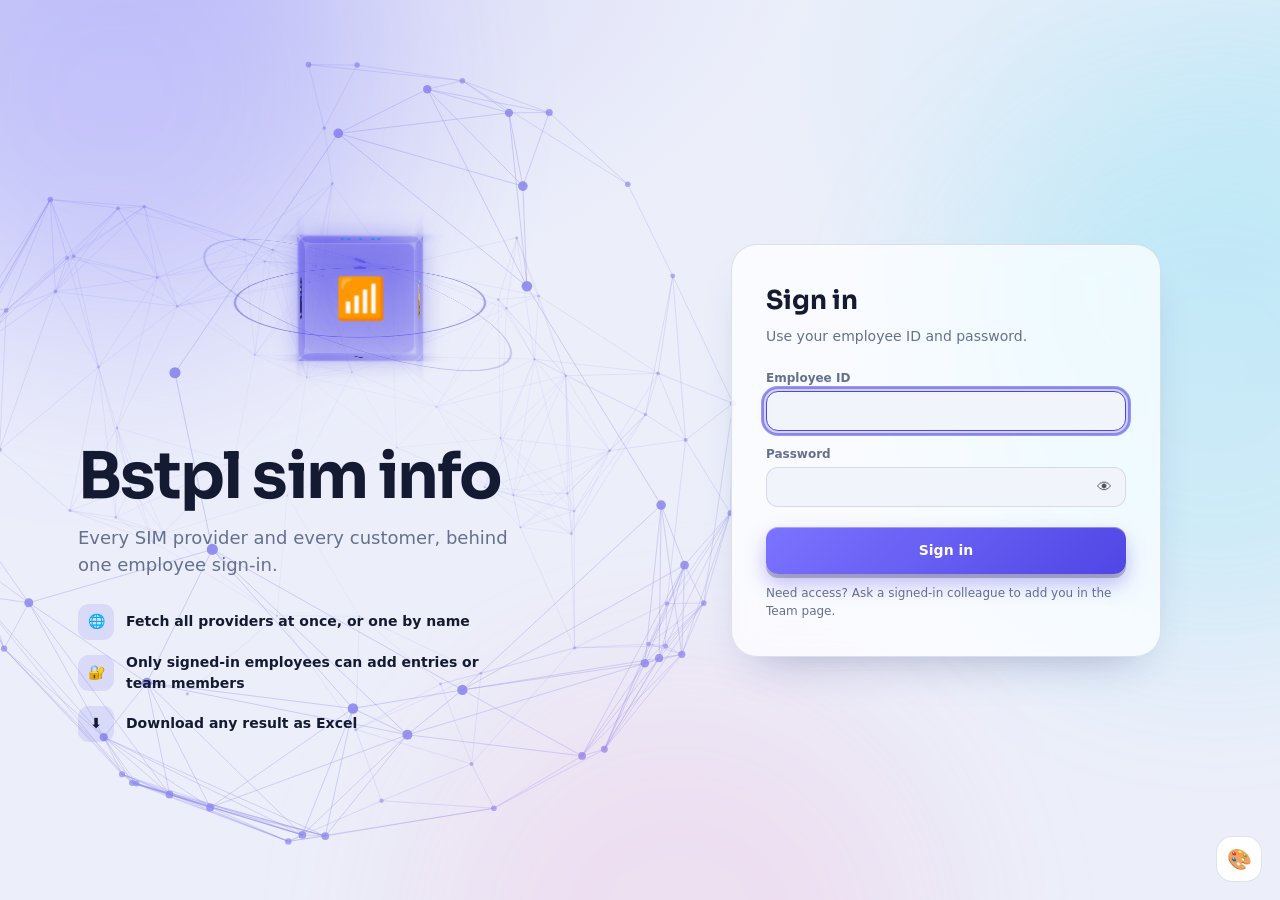
==== commit 75cd2e25: "init" ====
--- a/frontend/index.html
+++ b/frontend/index.html
@@ -5,8 +5,8 @@
 <style>.hide{display:none!important}</style>
 <link rel="preconnect" href="https://fonts.googleapis.com"><link rel="preconnect" href="https://fonts.gstatic.com" crossorigin>
 <link rel="stylesheet" href="https://fonts.googleapis.com/css2?family=Sora:wght@500;700;800&display=swap">
-<link rel="stylesheet" href="style.css?v=12">
-<link rel="stylesheet" href="ux3d.css?v=12"></head><body>
+<link rel="stylesheet" href="style.css?v=20261109">
+<link rel="stylesheet" href="ux3d.css?v=20261109"></head><body>
 <canvas id="bg" aria-hidden="true"></canvas>
 <div class="aurora" aria-hidden="true"><i></i><i></i><i></i></div>
 
@@ -263,5 +263,5 @@
   <button class="icon" id="themeBtn" title="Change theme" aria-label="Change theme">🎨</button>
 </div>
 <div id="toast" role="status"></div>
-<script src="script.js?v=12"></script>
-<script src="ux3d.js?v=12"></script></body></html>
+<script src="script.js?v=20261109"></script>
+<script src="ux3d.js?v=20261109"></script></body></html>
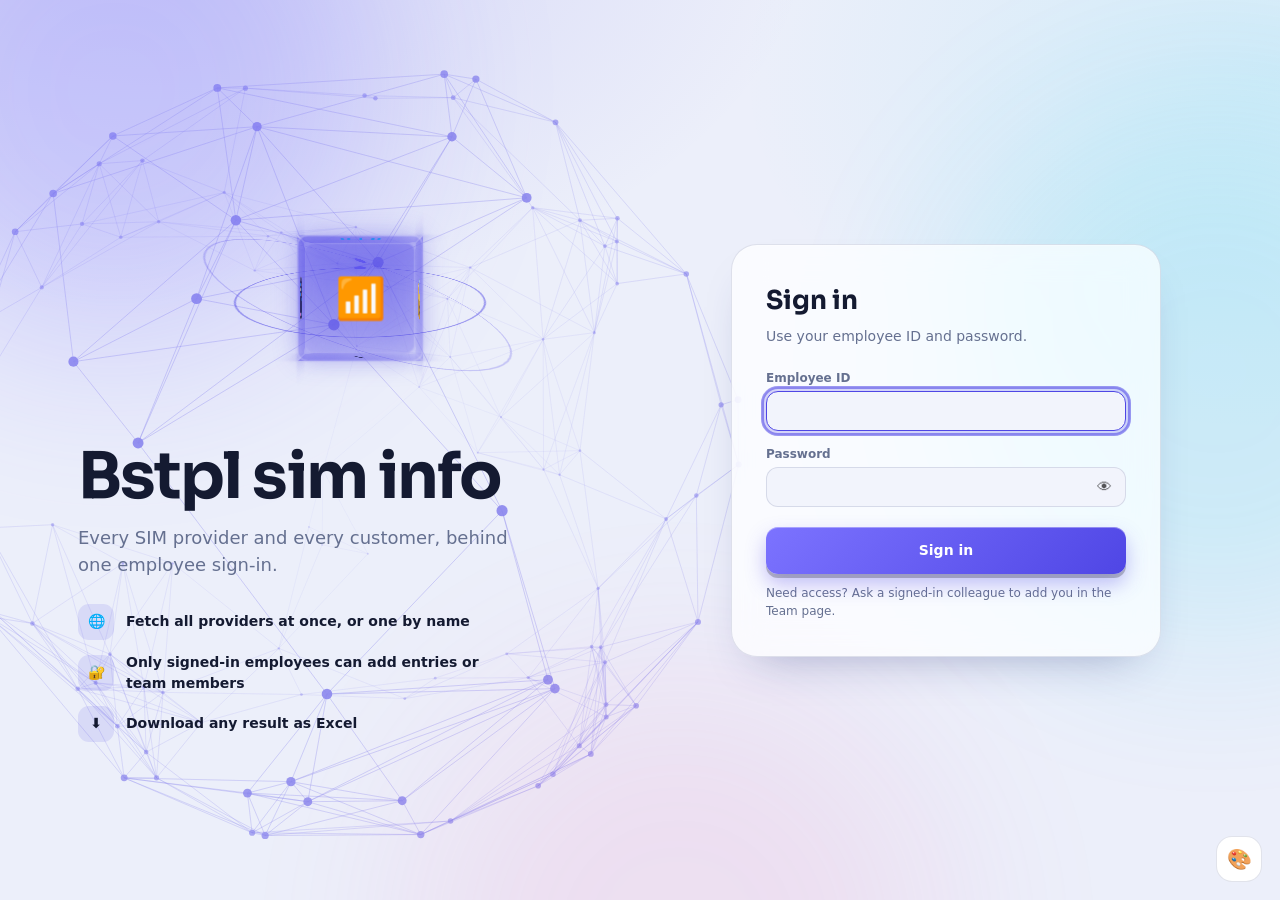
==== commit 49adbc0f: "init" ====
--- a/frontend/index.html
+++ b/frontend/index.html
@@ -58,32 +58,30 @@
     <section id="vData" class="rise">
       <div class="card tablebar"><div id="chips"></div><button class="btn ghost" id="newTable">➕ New table</button></div>
       <div id="work" class="hide">
-        <nav class="tabs subnav"><button class="on" data-t="fetch">🔍 Fetch</button><button data-t="add">➕ Insert</button></nav>
+        <nav class="tabs subnav"><button class="on" data-t="fetch">📊 Data</button><button data-t="add">➕ Insert</button></nav>
         <section id="fetch" class="rise">
-          <div class="card upload-bar">
-            <div class="row between">
-              <div>
-                <strong>📁 Bulk Upload Excel (.xlsx)</strong>
-                <p class="hint" style="margin:2px 0 0">Each sheet name in the Excel file represents a SIM Provider (sensorise, iotivity, vi, growspace, taisys). Customer names are read from the table rows. Importing the identical file twice asks for confirmation.</p>
-              </div>
-              <div class="row" style="margin-top:0;align-items:center">
-                <input type="file" id="bulkFile" accept=".xlsx,.xlsm" class="hide">
-                <button type="button" class="btn" id="bulkUploadBtn">📂 Choose & Upload Excel</button>
-                <span id="uploadStatus" class="tag hide"></span>
-              </div>
-            </div>
-          </div>
-          <div class="card filter-card"><div class="grid" id="filters"></div>
-            <div class="row between">
-              <div class="row top0">
-                <button class="btn" id="go">Fetch</button>
-                <button class="btn ghost" id="reset">Reset</button>
-                <button class="btn ghost" id="dl">⬇ Download Excel</button>
-                
+          <!-- Excel Table Action Bar -->
+          <div class="card excel-action-bar">
+            <div class="row between" style="align-items:center;flex-wrap:wrap;gap:10px">
+              <div class="row top0" style="align-items:center;gap:10px;flex-wrap:wrap">
+                <!-- Dedicated Download as Excel Sheet Option -->
+                <button type="button" class="btn excel-dl-btn" id="dl" title="Download current filtered data as an Excel spreadsheet">
+                  <span>⬇ Download Excel (.xlsx)</span>
+                </button>
+
+                <button type="button" class="btn ghost" id="reset" title="Clear all column filters and show all data">
+                  <span>🔄 Reset All Filters</span>
+                </button>
+
+                <!-- One-Time Delete All Data Option -->
+                <button type="button" class="btn btn-danger-outline" id="deleteAllBtn" title="Permanently delete all records in this table (Can only be executed once)">
+                  <span>🗑️ Delete All</span>
+                </button>
+
                 <!-- Column Visibility Dropdown -->
                 <div class="col-picker-wrap">
                   <button type="button" class="btn ghost" id="colPickerBtn" aria-expanded="false" title="Choose which columns to show in the table">
-                    ⚙ Columns <span class="tag" id="colBadge" style="margin-left:4px;font-size:10px">All</span> ▾
+                    ⚙ Columns <span class="tag" id="colBadge" style="margin-left:4px;font-size:10px">10</span> ▾
                   </button>
                   <div class="col-picker-menu hide" id="colPickerMenu">
                     <div class="col-picker-header">
@@ -93,13 +91,15 @@
                       </div>
                       <div class="row top0" style="gap:6px">
                         <button type="button" class="btn ghost sm" id="colSelectAll">All</button>
-                        <button type="button" class="btn ghost sm" id="colSelectDefault">Default</button>
+                        <button type="button" class="btn ghost sm" id="colSelectDefault">Core 10</button>
                         <button type="button" class="btn ghost sm" id="colClearAll">Clear</button>
                       </div>
                     </div>
                     <div class="col-picker-list" id="colPickerList"></div>
                   </div>
                 </div>
+
+                <div id="filterPills" class="filter-pills-row"></div>
               </div>
 
               <!-- Page Size Selector -->
@@ -111,15 +111,93 @@
                     <option value="250">250</option>
                     <option value="500">500</option>
                     <option value="1000">1000</option>
-                    <option value="5000">5,000 (use Download for everything)</option>
+                    <option value="5000">5,000</option>
                   </select>
                 </label>
               </div>
             </div>
           </div>
           <div class="stats" id="stats"></div>
-          <div class="card"><div class="wrap"><table><thead id="head"></thead><tbody id="body"></tbody></table></div>
-            <div class="pager"><span id="info"></span><span><button class="btn ghost" id="prev">‹ Prev</button> <button class="btn ghost" id="next">Next ›</button></span></div></div>
+
+          <!-- Interactive Analytics: Monthly Activations & Single/Dual Profile Pie Charts -->
+          <div class="card charts-card" id="analyticsSection">
+            <div class="row between top0" style="align-items:center;margin-bottom:12px">
+              <div style="display:flex;align-items:center;gap:10px">
+                <span style="font-size:22px">📊</span>
+                <div>
+                  <strong style="font-size:15px;display:block">SIM Activations & Profile Analytics</strong>
+                  <span class="hint" style="margin:0;font-size:12px">Visual breakdown of monthly activation percentages and single vs dual profile distribution</span>
+                </div>
+              </div>
+              <div style="display:flex;align-items:center;gap:8px">
+                <button type="button" class="btn ghost sm chart-default-btn hide" id="goDefaultAllBtn" title="Reset all chart filters to default representation as when you logged in">
+                  <span>↺ Go Default</span>
+                </button>
+                <button type="button" class="btn ghost sm" id="toggleChartsBtn" title="Toggle charts">
+                  <span id="toggleChartsText">Hide Charts ▲</span>
+                </button>
+              </div>
+            </div>
+            <div class="charts-grid" id="chartsGrid">
+              <!-- Chart 1: Monthly Activation Percentages -->
+              <div class="chart-box">
+                <div class="chart-header">
+                  <div style="display:flex;align-items:center;gap:6px">
+                    <strong>📅 Activation Percentage per Month</strong>
+                    <span class="tag" id="monthChartBadge">Monthly Share</span>
+                  </div>
+                  <button type="button" class="btn ghost sm chart-default-btn hide" id="goDefaultMonthBtn" title="Return to default monthly representation as when you logged in">
+                    <span>↩ Go Default</span>
+                  </button>
+                </div>
+                <div class="pie-layout">
+                  <div class="pie-graphic-wrap">
+                    <svg id="monthPieSvg" viewBox="0 0 200 200" class="pie-svg"></svg>
+                    <div class="pie-center-label" id="monthPieCenter">
+                      <b id="monthPieTotal">7,197</b>
+                      <span>Activated</span>
+                    </div>
+                  </div>
+                  <div class="pie-legend" id="monthPieLegend"></div>
+                </div>
+              </div>
+
+              <!-- Chart 2: Single vs Dual Profile -->
+              <div class="chart-box">
+                <div class="chart-header">
+                  <div style="display:flex;align-items:center;gap:6px">
+                    <strong>📶 Single vs Dual Profile Breakdown</strong>
+                    <span class="tag" id="profileChartBadge">Profile Types</span>
+                  </div>
+                  <button type="button" class="btn ghost sm chart-default-btn hide" id="goDefaultProfileBtn" title="Return to default profile representation as when you logged in">
+                    <span>↩ Go Default</span>
+                  </button>
+                </div>
+                <div class="pie-layout">
+                  <div class="pie-graphic-wrap">
+                    <svg id="profilePieSvg" viewBox="0 0 200 200" class="pie-svg"></svg>
+                    <div class="pie-center-label" id="profilePieCenter">
+                      <b id="profilePieRatio">74.6%</b>
+                      <span>Single</span>
+                    </div>
+                  </div>
+                  <div class="pie-legend" id="profilePieLegend"></div>
+                </div>
+              </div>
+            </div>
+          </div>
+
+          <div class="card table-card" style="position:relative;z-index:1">
+            <div class="wrap">
+              <table id="dataTable">
+                <thead id="head"></thead>
+                <tbody id="body"></tbody>
+              </table>
+            </div>
+            <div class="pager"><span id="info"></span><span><button class="btn ghost" id="prev">‹ Prev</button> <button class="btn ghost" id="next">Next ›</button></span></div>
+            <!-- Excel Filter Popover Menu (Anchored to table headers) -->
+            <div id="excelFilterMenu" class="excel-filter-menu hide" role="dialog" aria-label="Excel column filter"></div>
+          </div>
         </section>
         <section id="add" class="hide rise">
           <div class="card empty hide" id="addAll"><h3>Choose a provider to add an entry</h3><div id="addPick"></div></div>
@@ -258,9 +336,79 @@
   </div>
 </dialog>
 
-<div class="themer">
+<!-- Professional Delete Entry Confirmation Modal -->
+<dialog id="deleteRowDlg" class="pro-modal">
+  <div class="pro-modal-body">
+    <div class="pro-modal-header">
+      <div class="pro-modal-icon danger">
+        <svg viewBox="0 0 24 24" width="22" height="22" fill="none" stroke="currentColor" stroke-width="2" stroke-linecap="round" stroke-linejoin="round">
+          <polyline points="3 6 5 6 21 6"></polyline>
+          <path d="M19 6v14a2 2 0 0 1-2 2H7a2 2 0 0 1-2-2V6m3 0V4a2 2 0 0 1 2-2h4a2 2 0 0 1 2 2v2"></path>
+          <line x1="10" y1="11" x2="10" y2="17"></line>
+          <line x1="14" y1="11" x2="14" y2="17"></line>
+        </svg>
+      </div>
+      <div>
+        <h3 style="margin:0 0 4px;font-size:16px;font-weight:700">Delete Record</h3>
+        <p style="margin:0;font-size:12px;color:var(--mut)">Permanently remove this entry from the database. The change will reflect immediately on the website.</p>
+      </div>
+    </div>
+
+    <!-- Record Preview Card -->
+    <div class="pro-record-card">
+      <div class="pro-record-row"><span class="pro-record-label">Customer</span><strong class="pro-record-val" id="delRowCustomer">—</strong></div>
+      <div class="pro-record-row"><span class="pro-record-label">Provider</span><strong class="pro-record-val" id="delRowProvider">—</strong></div>
+      <div class="pro-record-row"><span class="pro-record-label">Date</span><strong class="pro-record-val" id="delRowDate">—</strong></div>
+      <div class="pro-record-row"><span class="pro-record-label">Plan / Qty</span><strong class="pro-record-val" id="delRowPlan">—</strong></div>
+    </div>
+
+    <div class="pro-modal-actions">
+      <button type="button" class="btn ghost" id="delRowCancelBtn">Cancel</button>
+      <button type="button" class="btn btn-danger-solid" id="delRowConfirmBtn">
+        <span>Delete Record</span>
+      </button>
+    </div>
+  </div>
+</dialog>
+
+<!-- Professional Delete All Modal -->
+<dialog id="deleteAllModal" class="pro-modal">
+  <div class="pro-modal-body">
+    <div class="pro-modal-header">
+      <div class="pro-modal-icon danger">
+        <svg viewBox="0 0 24 24" width="22" height="22" fill="none" stroke="currentColor" stroke-width="2">
+          <circle cx="12" cy="12" r="10"></circle>
+          <line x1="12" y1="8" x2="12" y2="12"></line>
+          <line x1="12" y1="16" x2="12.01" y2="16"></line>
+        </svg>
+      </div>
+      <div>
+        <h3 style="margin:0 0 4px;font-size:16px;font-weight:700">Delete All Table Data</h3>
+        <p style="margin:0;font-size:12px;color:var(--mut)">Wipes all entries in this table. <b>Strictly works only once</b> and locks permanently.</p>
+      </div>
+    </div>
+
+    <div style="background:rgba(239,68,68,.08);border:1px solid rgba(239,68,68,.25);padding:10px 12px;border-radius:10px;font-size:12px;color:var(--tx)">
+      ⚠️ <b>Warning:</b> This action cannot be reversed.
+    </div>
+
+    <label style="font-size:12px;margin:0 0 10px;display:block">
+      Type <b>DELETE</b> to confirm:
+      <input type="text" id="delAllConfirmInput" placeholder="DELETE" style="width:100%;margin-top:6px;font-family:monospace;letter-spacing:1.5px;text-transform:uppercase" autocomplete="off">
+    </label>
+
+    <div class="pro-modal-actions">
+      <button type="button" class="btn ghost" id="delAllCancelBtn">Cancel</button>
+      <button type="button" class="btn btn-danger-solid" id="delAllConfirmBtn" disabled>
+        <span>Delete All Data</span>
+      </button>
+    </div>
+  </div>
+</dialog>
+
+<div class="themer" id="themer">
   <div class="menu up hide" id="themeMenu" role="menu" aria-label="Choose a theme"></div>
-  <button class="icon" id="themeBtn" title="Change theme" aria-label="Change theme">🎨</button>
+  <button class="icon" id="themeBtn" title="Change theme (Drag anywhere with cursor)" aria-label="Change theme">🎨</button>
 </div>
 <div id="toast" role="status"></div>
 <script src="script.js?v=20261109"></script>
--- a/frontend/style.css
+++ b/frontend/style.css
@@ -89,7 +89,10 @@
 .user{position:relative}
 .avatar{width:38px;height:38px;border-radius:12px;border:0;color:var(--on);font-weight:800;cursor:pointer;background:linear-gradient(135deg,var(--a2),var(--a));box-shadow:inset 0 1px 0 rgba(255,255,255,.4),0 4px 0 -1px color-mix(in srgb,var(--a) 50%,#000),0 12px 18px -8px rgba(var(--arg),.7)}
 .menu{position:absolute;right:0;top:calc(100% + 12px);min-width:230px;padding:8px;border-radius:16px;background:var(--card);border:1px solid var(--line);box-shadow:var(--sh);animation:pop .15s ease-out}
-.themer{position:fixed;z-index:40;right:18px;bottom:18px;display:flex;flex-direction:column;align-items:flex-end;gap:10px}
+.themer{position:fixed;z-index:9000;right:18px;bottom:18px;display:flex;flex-direction:column;align-items:flex-end;gap:10px;touch-action:none}
+.themer.dragging{user-select:none;opacity:.92}
+.themer.dragging #themeBtn{cursor:grabbing!important;transform:scale(1.1);box-shadow:0 14px 30px rgba(0,0,0,.4)}
+#themeBtn{cursor:grab;touch-action:none}
 .themer .icon{width:46px;height:46px;border-radius:16px;font-size:20px;box-shadow:var(--sh)}
 .menu.up{position:static;min-width:210px;max-height:60vh;overflow:auto}
 .menu .sw{display:flex;align-items:center;gap:12px}.menu .sw i{flex:none;width:22px;height:22px;border-radius:50%;border:2px solid var(--line);box-shadow:inset 0 0 0 3px var(--c1),inset 0 0 0 20px var(--c2)}
@@ -130,15 +133,46 @@
 .form-subbox .grid{gap:10px}
 
 /* ---------- column picker dropdown ---------- */
-.filter-card{position:relative;z-index:100}
 .col-picker-wrap{position:relative;display:inline-block;z-index:110}
-.col-picker-menu{position:absolute;left:0;top:calc(100% + 8px);z-index:1000;width:min(340px,92vw);max-height:420px;overflow-y:auto;background:var(--card)!important;border:1px solid var(--line);border-radius:16px;padding:14px;box-shadow:0 18px 45px rgba(0,0,0,.35),0 4px 14px rgba(0,0,0,.15);animation:pop .15s ease-out}
+.col-picker-menu{position:absolute;left:0;top:calc(100% + 8px);z-index:99999!important;width:min(340px,92vw);max-height:420px;overflow-y:auto;background:var(--card)!important;border:1px solid var(--line);border-radius:16px;padding:14px;box-shadow:0 24px 50px rgba(0,0,0,.45),0 4px 16px rgba(0,0,0,.2);animation:pop .15s ease-out}
 .col-picker-header{padding-bottom:10px;border-bottom:1px solid var(--line);margin-bottom:8px}
 .col-picker-list{display:flex;flex-direction:column;gap:3px;max-height:280px;overflow-y:auto;padding-right:4px}
 .col-picker-item{display:flex;align-items:center;gap:10px;padding:6px 8px;border-radius:8px;cursor:pointer;font-size:13px;user-select:none;transition:background .12s}
 .col-picker-item:hover{background:rgba(var(--arg),.09)}
 .col-picker-item input[type="checkbox"]{margin:0;width:16px;height:16px;cursor:pointer}
 .col-picker-item span{flex:1;white-space:nowrap;overflow:hidden;text-overflow:ellipsis;font-weight:500}
+
+/* ---------- Interactive Pie Charts & Analytics ---------- */
+.charts-card{padding:18px 20px;margin-bottom:18px;position:relative;z-index:2}
+.charts-grid{display:grid;grid-template-columns:repeat(auto-fit,minmax(340px,1fr));gap:18px;margin-top:10px}
+.chart-box{background:rgba(var(--arg),.04);border:1px solid var(--line);border-radius:16px;padding:16px;display:flex;flex-direction:column;gap:12px;transition:box-shadow .2s}
+.chart-box:hover{box-shadow:0 8px 24px rgba(0,0,0,.08)}
+.chart-header{display:flex;align-items:center;justify-content:space-between;gap:8px;padding-bottom:10px;border-bottom:1px solid var(--line)}
+.chart-header strong{font-size:13px;color:var(--tx)}
+.pie-layout{display:flex;align-items:center;gap:18px;flex-wrap:wrap}
+.pie-graphic-wrap{position:relative;width:150px;height:150px;flex-shrink:0;margin:0 auto}
+.pie-svg{width:100%;height:100%;overflow:visible;filter:drop-shadow(0 4px 8px rgba(0,0,0,.15))}
+.pie-slice{transition:transform .2s ease,opacity .15s;cursor:pointer;transform-origin:100px 100px}
+.pie-slice:hover{opacity:.9;transform:scale(1.05)}
+.pie-center-label{position:absolute;inset:0;display:flex;flex-direction:column;align-items:center;justify-content:center;pointer-events:none;text-align:center}
+.pie-center-label b{font-size:16px;font-weight:800;color:var(--tx);line-height:1.1}
+.pie-center-label span{font-size:10px;font-weight:600;color:var(--mut);text-transform:uppercase;letter-spacing:.05em}
+.pie-legend{flex:1;min-width:160px;max-height:165px;overflow-y:auto;display:flex;flex-direction:column;gap:5px;padding-right:4px}
+.pie-leg-item{display:flex;align-items:center;justify-content:space-between;gap:8px;padding:4px 6px;border-radius:6px;font-size:12px;cursor:pointer;transition:background .1s}
+.pie-leg-item:hover{background:rgba(var(--arg),.09)}
+.pie-leg-left{display:flex;align-items:center;gap:7px;overflow:hidden;text-overflow:ellipsis;white-space:nowrap}
+.pie-dot{width:10px;height:10px;border-radius:3px;flex-shrink:0}
+.pie-leg-title{font-weight:600;color:var(--tx);overflow:hidden;text-overflow:ellipsis;white-space:nowrap}
+.pie-leg-right{display:flex;align-items:center;gap:6px;flex-shrink:0}
+.pie-leg-pct{font-weight:700;font-size:11px;padding:2px 6px;border-radius:10px;background:rgba(var(--arg),.1);color:var(--a)}
+.pie-leg-cnt{font-size:11px;color:var(--mut)}
+.chart-default-btn{font-size:11px!important;padding:3px 10px!important;border-radius:14px!important;background:rgba(var(--arg),.1)!important;color:var(--a)!important;border:1px solid rgba(var(--arg),.28)!important;display:inline-flex;align-items:center;gap:4px;font-weight:700;transition:all .15s ease;cursor:pointer}
+.chart-default-btn:hover{background:var(--a)!important;color:var(--on)!important;box-shadow:0 2px 10px rgba(var(--arg),.35);transform:translateY(-1px)}
+.pie-slice.selected-slice{stroke:#fff!important;stroke-width:3px!important;filter:drop-shadow(0 0 8px rgba(var(--arg),.8));transform:scale(1.06);opacity:1!important}
+.pie-leg-item.active-pie-item{background:rgba(var(--arg),.15)!important;border:1px solid var(--a);font-weight:700}
+.pie-center-label.clickable{pointer-events:auto;cursor:pointer}
+.pie-center-label.clickable:hover b{color:var(--a);text-decoration:underline}
+.tag.active-pill{background:rgba(var(--arg),.15)!important;color:var(--a)!important;border:1px solid var(--a)!important;font-weight:700}
 
 /* ---------- upload progress & acknowledgment modal ---------- */
 .ack-dlg{width:min(680px,94vw);max-height:88vh;overflow-y:auto;padding:28px 24px;border-radius:22px}
@@ -159,5 +193,70 @@
 #toast{position:fixed;z-index:50;bottom:26px;left:50%;transform:translate(-50%,20px);padding:12px 22px;border-radius:14px;color:#fff;background:var(--ok);box-shadow:0 18px 30px -12px rgba(0,0,0,.5);opacity:0;transition:.3s;pointer-events:none}
 #toast.show{opacity:1;transform:translate(-50%,0)}#toast.bad{background:var(--err)}
 
+/* ---------- Microsoft Excel Style Column Filtering & Action Bar ---------- */
+.excel-action-bar{position:relative;z-index:100;padding:14px 18px;margin-bottom:14px}
+.excel-dl-btn{background:#107c41!important;color:#fff!important;border:none!important;font-weight:700;display:inline-flex;align-items:center;gap:8px;box-shadow:0 4px 12px rgba(16,124,65,.35);transition:transform .12s,box-shadow .12s}
+.excel-dl-btn:hover{background:#0e6b37!important;transform:translateY(-1px);box-shadow:0 6px 16px rgba(16,124,65,.45)}
+.excel-dl-btn svg{width:16px;height:16px;fill:currentColor}
+
+.btn-danger-outline{background:rgba(239,68,68,.08)!important;color:#ef4444!important;border:1px solid rgba(239,68,68,.3)!important;font-weight:600;display:inline-flex;align-items:center;gap:6px;transition:all .15s ease}
+.btn-danger-outline:hover:not(:disabled){background:#ef4444!important;color:#fff!important;box-shadow:0 4px 14px rgba(239,68,68,.35)}
+.btn-danger-outline:disabled,.btn-danger-outline.disabled{opacity:.45!important;cursor:not-allowed!important;filter:grayscale(1);pointer-events:none}
+
+.filter-pills-row{display:flex;align-items:center;gap:6px;flex-wrap:wrap}
+.filter-pill{display:inline-flex;align-items:center;gap:6px;padding:4px 10px;border-radius:20px;font-size:11px;font-weight:600;background:rgba(var(--arg),.12);color:var(--a);border:1px solid rgba(var(--arg),.25)}
+.filter-pill button{background:none;border:none;color:inherit;cursor:pointer;padding:0 2px;font-size:13px;line-height:1;border-radius:50%}
+.filter-pill button:hover{color:var(--err)}
+
+/* Excel Table Header */
+.excel-th{position:relative;user-select:none;padding:10px 12px!important;white-space:nowrap}
+.excel-th-wrap{display:flex;align-items:center;justify-content:space-between;gap:6px}
+.excel-th-text{font-weight:700;white-space:nowrap;overflow:hidden;text-overflow:ellipsis;cursor:pointer}
+.excel-th-sort{font-size:11px;color:var(--mut);opacity:.7;cursor:pointer}
+.excel-th.sorted .excel-th-sort{color:var(--a);opacity:1;font-weight:700}
+
+.excel-filter-btn{background:rgba(var(--arg),.08);border:1px solid var(--line);border-radius:6px;width:24px;height:24px;display:grid;place-items:center;cursor:pointer;color:var(--mut);padding:0;transition:.15s;flex-shrink:0}
+.excel-filter-btn:hover{background:var(--a);color:var(--on);border-color:var(--a)}
+.excel-filter-btn.active{background:var(--a)!important;color:var(--on)!important;border-color:var(--a)!important;box-shadow:0 0 0 2px rgba(var(--arg),.35)}
+.excel-th.col-filtered{background:rgba(var(--arg),.08)!important;border-bottom:2px solid var(--a)!important}
+
+/* Excel Filter Popover Dropdown */
+.excel-filter-menu{position:fixed;z-index:9999;width:min(320px,92vw);background:var(--card)!important;border:1px solid var(--line);border-radius:16px;box-shadow:0 24px 50px rgba(0,0,0,.45),0 4px 16px rgba(0,0,0,.15);padding:14px;animation:pop .15s ease-out}
+.excel-fm-head{display:flex;align-items:center;justify-content:space-between;padding-bottom:10px;border-bottom:1px solid var(--line);margin-bottom:10px}
+.excel-fm-head strong{font-size:13px;color:var(--tx)}
+.excel-fm-sort{display:flex;flex-direction:column;gap:4px;margin-bottom:10px}
+.excel-fm-sort button{display:flex;align-items:center;gap:8px;width:100%;padding:6px 10px;font-size:12px;font-weight:600;background:none;border:none;border-radius:8px;color:var(--tx);cursor:pointer;text-align:left;transition:.12s}
+.excel-fm-sort button:hover{background:rgba(var(--arg),.09);color:var(--a)}
+.excel-fm-divider{height:1px;background:var(--line);margin:8px 0}
+.excel-fm-search{margin-bottom:10px}
+.excel-fm-search input{width:100%;padding:8px 10px;font-size:12px;border-radius:8px}
+.excel-fm-list{max-height:180px;overflow-y:auto;display:flex;flex-direction:column;gap:3px;padding:2px;margin-bottom:12px}
+.excel-fm-item{display:flex;align-items:center;gap:8px;padding:5px 6px;border-radius:6px;cursor:pointer;font-size:12px;transition:.1s}
+.excel-fm-item:hover{background:rgba(var(--arg),.07)}
+.excel-fm-item input{margin:0;width:15px;height:15px;cursor:pointer}
+.excel-fm-actions{display:flex;justify-content:space-between;align-items:center;gap:8px;padding-top:10px;border-top:1px solid var(--line)}
+
+/* ---------- professional delete & action styles ---------- */
+.tbl-action-cell{padding:6px 10px!important;text-align:center;width:44px;vertical-align:middle}
+.tbl-del-btn{width:28px;height:28px;border-radius:6px;background:transparent;border:1px solid transparent;color:var(--mut);cursor:pointer;display:inline-flex;align-items:center;justify-content:center;transition:all .15s ease;opacity:.35}
+tr:hover .tbl-del-btn{opacity:.85}
+.tbl-del-btn:hover{opacity:1!important;background:rgba(239,68,68,.12);color:#ef4444;border-color:rgba(239,68,68,.28);transform:scale(1.12)}
+tr.row-deleted{opacity:0!important;transform:translateX(35px)!important;transition:all .35s ease!important;pointer-events:none}
+
+/* ---------- professional modals ---------- */
+.pro-modal{padding:0;overflow:hidden;width:min(460px,94vw);border-radius:20px;border:1px solid var(--line);box-shadow:0 30px 70px rgba(0,0,0,.5)}
+.pro-modal-body{padding:22px 24px;display:flex;flex-direction:column;gap:14px}
+.pro-modal-header{display:flex;align-items:flex-start;gap:14px}
+.pro-modal-icon{width:42px;height:42px;border-radius:12px;display:flex;align-items:center;justify-content:center;flex-shrink:0}
+.pro-modal-icon.danger{background:rgba(239,68,68,.12);color:#ef4444;border:1px solid rgba(239,68,68,.25)}
+.pro-record-card{background:rgba(var(--arg),.05);border:1px solid var(--line);border-radius:12px;padding:12px 14px;display:flex;flex-direction:column;gap:8px}
+.pro-record-row{display:flex;align-items:center;justify-content:space-between;gap:12px;font-size:12px}
+.pro-record-label{color:var(--mut)}
+.pro-record-val{font-weight:600;color:var(--tx);text-align:right}
+.pro-modal-actions{display:flex;align-items:center;justify-content:flex-end;gap:10px;margin-top:4px}
+.btn-danger-solid{background:#ef4444!important;color:#fff!important;border:none!important;font-weight:600;padding:9px 18px!important;border-radius:10px!important;transition:all .15s ease;cursor:pointer}
+.btn-danger-solid:hover:not(:disabled){background:#dc2626!important;box-shadow:0 4px 14px rgba(239,68,68,.4);transform:translateY(-1px)}
+.btn-danger-solid:disabled{opacity:.45!important;cursor:not-allowed!important}
+
 @media(max-width:940px){#login{grid-template-columns:1fr;gap:10px;padding:24px 18px}.hero{text-align:center}.lead,.perks{margin-left:auto;margin-right:auto;text-align:left}.scene{height:240px}.two{grid-template-columns:1fr}.right{margin-left:0;width:100%}.stats{grid-template-columns:repeat(2,1fr)!important}}
 @media(prefers-reduced-motion:reduce){*,*::before,*::after{animation:none!important;transition:none!important}}
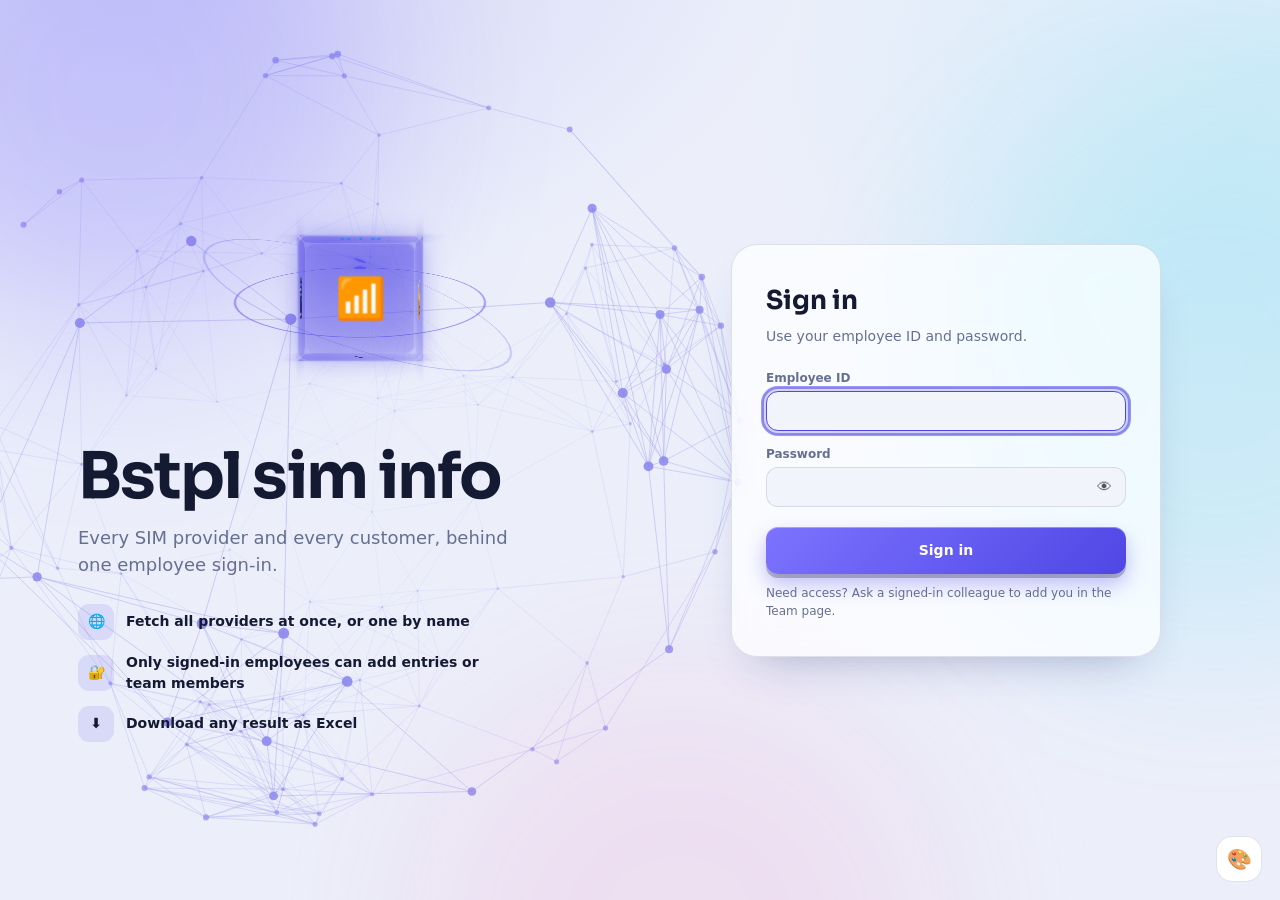
==== commit 620802ab: "init" ====
--- a/frontend/index.html
+++ b/frontend/index.html
@@ -383,13 +383,13 @@
         </svg>
       </div>
       <div>
-        <h3 style="margin:0 0 4px;font-size:16px;font-weight:700">Delete All Table Data</h3>
-        <p style="margin:0;font-size:12px;color:var(--mut)">Wipes all entries in this table. <b>Strictly works only once</b> and locks permanently.</p>
+        <h3 style="margin:0 0 4px;font-size:16px;font-weight:700">Delete All Data</h3>
+        <p style="margin:0;font-size:12px;color:var(--mut)">Permanently wipes all customer records from this table while keeping the SIM providers intact. <b>Strictly works only once</b> and locks permanently.</p>
       </div>
     </div>
 
     <div style="background:rgba(239,68,68,.08);border:1px solid rgba(239,68,68,.25);padding:10px 12px;border-radius:10px;font-size:12px;color:var(--tx)">
-      ⚠️ <b>Warning:</b> This action cannot be reversed.
+      ⚠️ <b>Warning:</b> This action cannot be reversed. All customer entries will be erased.
     </div>
 
     <label style="font-size:12px;margin:0 0 10px;display:block">
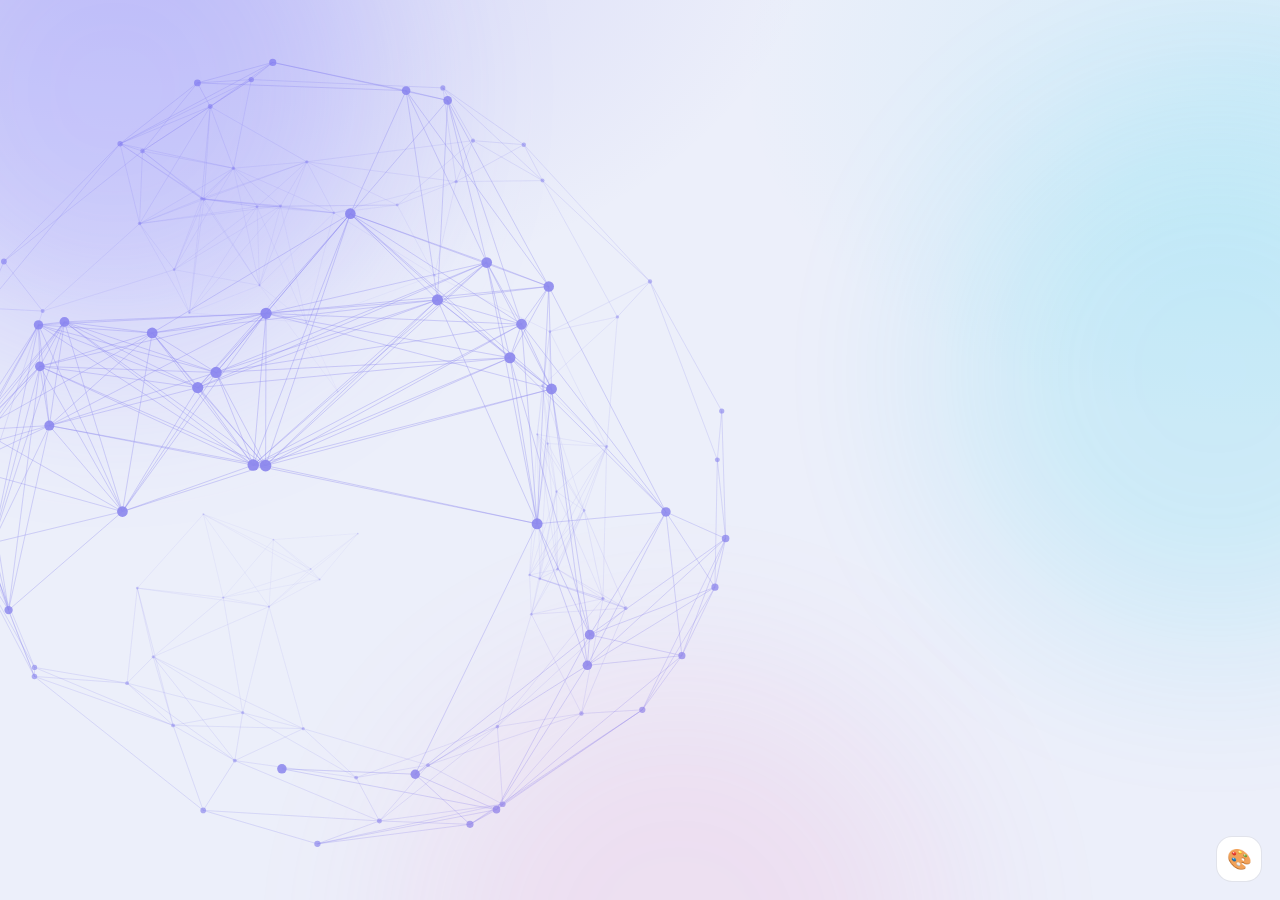
==== commit da5e55c5: "init" ====
--- a/frontend/index.html
+++ b/frontend/index.html
@@ -27,6 +27,9 @@
   </div>
   <form id="loginForm" class="glass tilt" data-tilt="5" autocomplete="on">
     <h2>Sign in</h2><p class="sub">Use your employee ID and password.</p>
+    <div class="banner warn hide" id="serverWarmBanner" style="font-size:12px;margin-bottom:12px">
+      ⚡ Connecting to cloud server (Render free tier wakes up in ~30s on first load). Please wait…
+    </div>
     <label>Employee ID<input id="lId" name="username" autocomplete="username" required></label>
     <label>Password<span class="pw"><input id="lPw" name="password" type="password" autocomplete="current-password" required><button type="button" class="eye" data-eye="lPw" aria-label="Show or hide password">👁</button></span></label>
     <div class="err hide" id="lErr" role="alert"></div>
